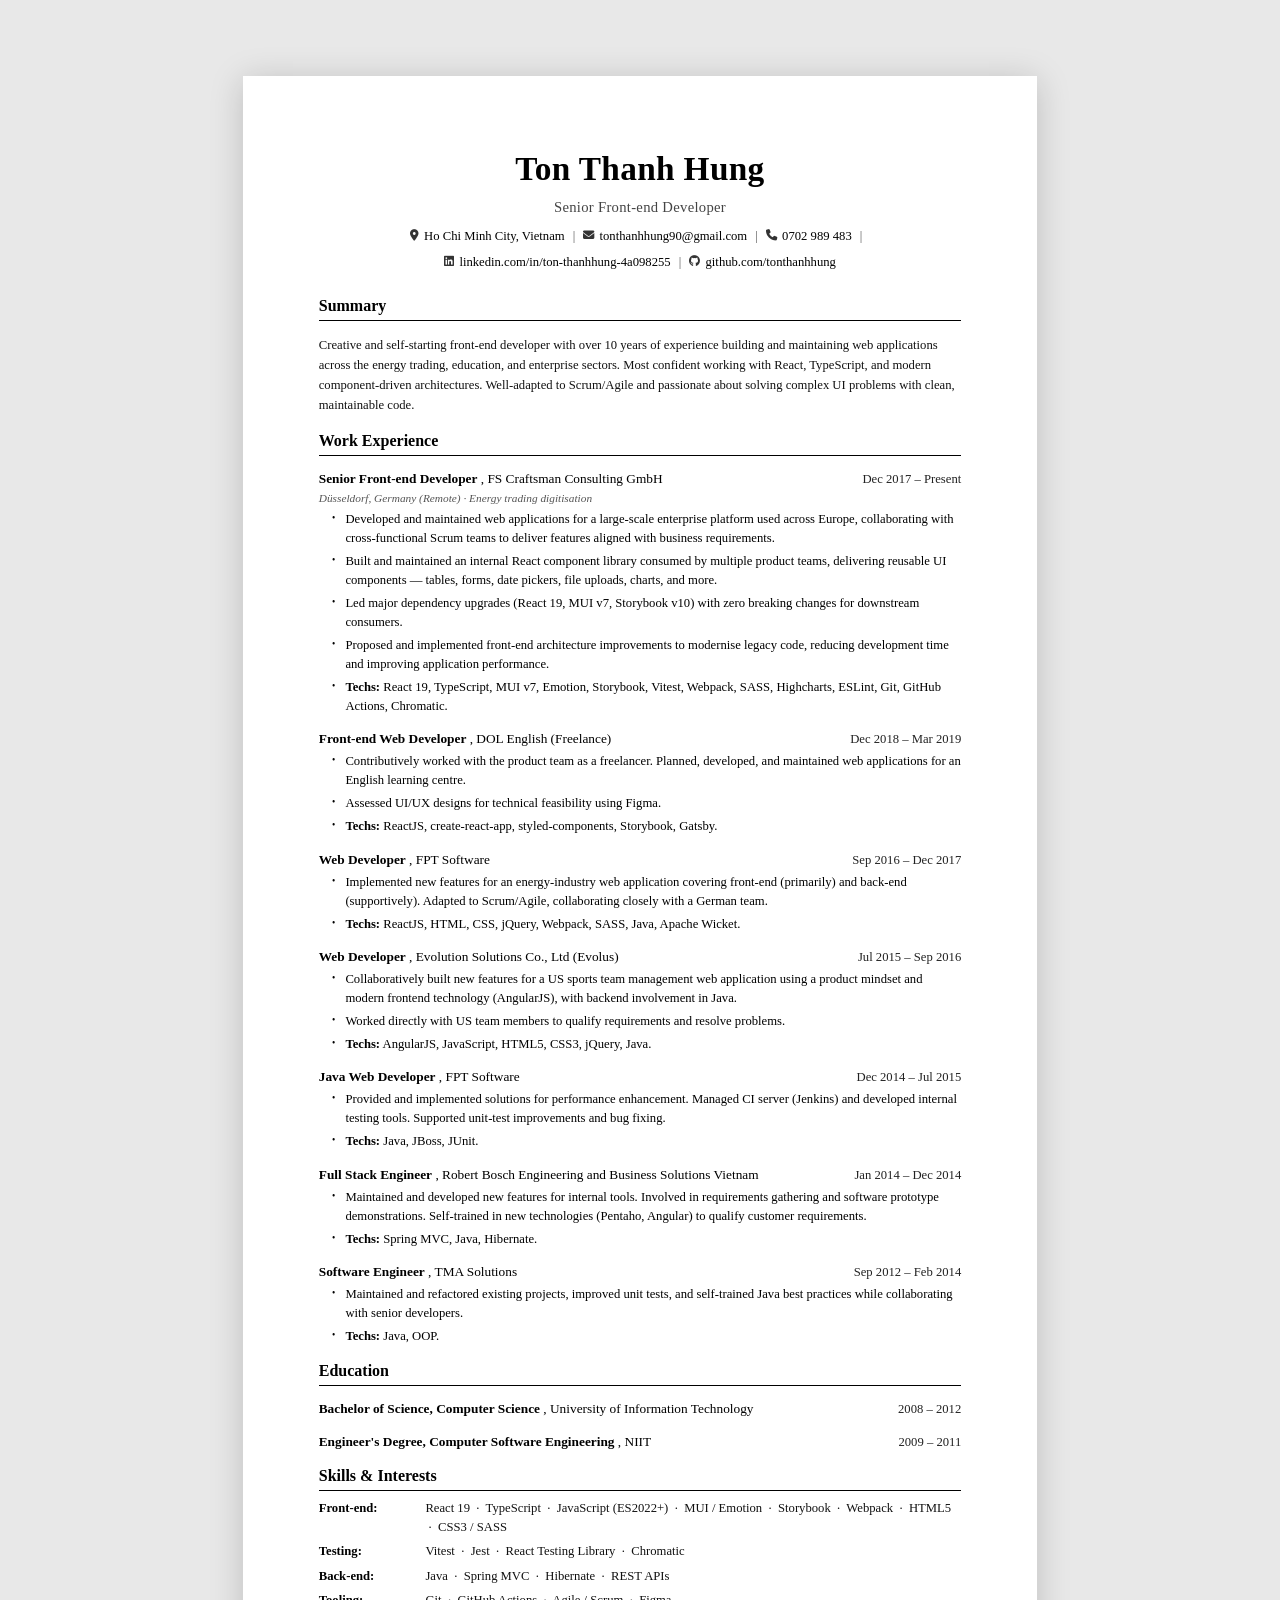
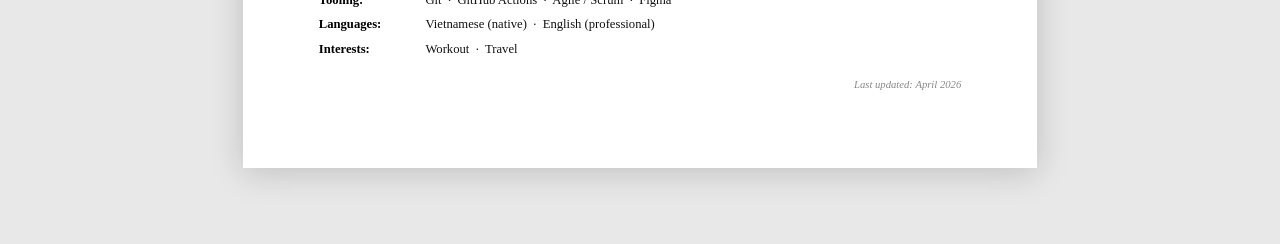
==== index.html @ a1822f13 "Inital commit" ====
<!DOCTYPE html>
<html lang="en">
<head>
  <meta charset="UTF-8" />
  <meta name="viewport" content="width=device-width, initial-scale=1.0" />
  <title>Ton Thanh Hung — CV</title>
  <link rel="stylesheet" href="style.css" />
  <link rel="preconnect" href="https://fonts.googleapis.com" />
  <link rel="preconnect" href="https://fonts.gstatic.com" crossorigin />
  <link href="https://fonts.googleapis.com/css2?family=Charter:ital,wght@0,400;0,700;1,400&family=Source+Sans+3:wght@400;600;700&display=swap" rel="stylesheet" />
  <link rel="stylesheet" href="https://cdnjs.cloudflare.com/ajax/libs/font-awesome/6.5.0/css/all.min.css" />
</head>
<body>
  <div class="page">

    <!-- header -->
    <header class="cv-header">
      <h1 class="cv-name">Ton Thanh Hung</h1>
      <p class="cv-title">Senior Front-end Developer</p>
      <div class="cv-contacts">
        <span><i class="fa-solid fa-location-dot"></i> Ho Chi Minh City, Vietnam</span>
        <span class="sep">|</span>
        <a href="mailto:tonthanhhung90@gmail.com"><i class="fa-solid fa-envelope"></i> tonthanhhung90@gmail.com</a>
        <span class="sep">|</span>
        <span><i class="fa-solid fa-phone"></i> 0702 989 483</span>
        <span class="sep">|</span>
        <a href="https://linkedin.com/in/ton-thanhhung-4a098255" target="_blank"><i class="fa-brands fa-linkedin"></i> linkedin.com/in/ton-thanhhung-4a098255</a>
        <span class="sep">|</span>
        <a href="https://github.com/tonthanhhung" target="_blank"><i class="fa-brands fa-github"></i> github.com/tonthanhhung</a>
      </div>
    </header>

    <!-- summary -->
    <section>
      <h2 class="section-title">Summary</h2>
      <div class="entry">
        <p class="summary-text">
          Creative and self-starting front-end developer with over 10 years of experience building and maintaining
          web applications across the energy trading, education, and enterprise sectors. Most confident working with
          React, TypeScript, and modern component-driven architectures. Well-adapted to Scrum/Agile and passionate
          about solving complex UI problems with clean, maintainable code.
        </p>
      </div>
    </section>

    <!-- work experience -->
    <section>
      <h2 class="section-title">Work Experience</h2>

      <!-- craftsman / uniper — combined -->
      <div class="entry">
        <div class="entry-header">
          <div class="entry-left">
            <span class="entry-role">Senior Front-end Developer</span>
            <span class="entry-company">, FS Craftsman Consulting GmbH</span>
          </div>
          <div class="entry-date">Dec 2017 – Present</div>
        </div>
        <p class="entry-sub">Düsseldorf, Germany (Remote) · Energy trading digitisation</p>
        <ul class="highlights">
          <li>
            Developed and maintained web applications for a large-scale enterprise platform used across Europe,
            collaborating with cross-functional Scrum teams to deliver features aligned with business requirements.
          </li>
          <li>
            Built and maintained an internal React component library consumed by multiple product teams, delivering
            reusable UI components — tables, forms, date pickers, file uploads, charts, and more.
          </li>
          <li>
            Led major dependency upgrades (React 19, MUI v7, Storybook v10) with zero breaking changes for
            downstream consumers.
          </li>
          <li>
            Proposed and implemented front-end architecture improvements to modernise legacy code, reducing
            development time and improving application performance.
          </li>
          <li>
            <strong>Techs:</strong> React 19, TypeScript, MUI v7, Emotion, Storybook, Vitest, Webpack, SASS,
            Highcharts, ESLint, Git, GitHub Actions, Chromatic.
          </li>
        </ul>
      </div>

      <!-- dol english -->
      <div class="entry">
        <div class="entry-header">
          <div class="entry-left">
            <span class="entry-role">Front-end Web Developer</span>
            <span class="entry-company">, DOL English (Freelance)</span>
          </div>
          <div class="entry-date">Dec 2018 – Mar 2019</div>
        </div>
        <ul class="highlights">
          <li>
            Contributively worked with the product team as a freelancer. Planned, developed, and maintained
            web applications for an English learning centre.
          </li>
          <li>Assessed UI/UX designs for technical feasibility using Figma.</li>
          <li><strong>Techs:</strong> ReactJS, create-react-app, styled-components, Storybook, Gatsby.</li>
        </ul>
      </div>

      <!-- fpt software (react era) -->
      <div class="entry">
        <div class="entry-header">
          <div class="entry-left">
            <span class="entry-role">Web Developer</span>
            <span class="entry-company">, FPT Software</span>
          </div>
          <div class="entry-date">Sep 2016 – Dec 2017</div>
        </div>
        <ul class="highlights">
          <li>
            Implemented new features for an energy-industry web application covering front-end (primarily) and
            back-end (supportively). Adapted to Scrum/Agile, collaborating closely with a German team.
          </li>
          <li><strong>Techs:</strong> ReactJS, HTML, CSS, jQuery, Webpack, SASS, Java, Apache Wicket.</li>
        </ul>
      </div>

      <!-- evolus -->
      <div class="entry">
        <div class="entry-header">
          <div class="entry-left">
            <span class="entry-role">Web Developer</span>
            <span class="entry-company">, Evolution Solutions Co., Ltd (Evolus)</span>
          </div>
          <div class="entry-date">Jul 2015 – Sep 2016</div>
        </div>
        <ul class="highlights">
          <li>
            Collaboratively built new features for a US sports team management web application using a product
            mindset and modern frontend technology (AngularJS), with backend involvement in Java.
          </li>
          <li>Worked directly with US team members to qualify requirements and resolve problems.</li>
          <li><strong>Techs:</strong> AngularJS, JavaScript, HTML5, CSS3, jQuery, Java.</li>
        </ul>
      </div>

      <!-- fpt software (java era) -->
      <div class="entry">
        <div class="entry-header">
          <div class="entry-left">
            <span class="entry-role">Java Web Developer</span>
            <span class="entry-company">, FPT Software</span>
          </div>
          <div class="entry-date">Dec 2014 – Jul 2015</div>
        </div>
        <ul class="highlights">
          <li>
            Provided and implemented solutions for performance enhancement. Managed CI server (Jenkins) and
            developed internal testing tools. Supported unit-test improvements and bug fixing.
          </li>
          <li><strong>Techs:</strong> Java, JBoss, JUnit.</li>
        </ul>
      </div>

      <!-- robert bosch -->
      <div class="entry">
        <div class="entry-header">
          <div class="entry-left">
            <span class="entry-role">Full Stack Engineer</span>
            <span class="entry-company">, Robert Bosch Engineering and Business Solutions Vietnam</span>
          </div>
          <div class="entry-date">Jan 2014 – Dec 2014</div>
        </div>
        <ul class="highlights">
          <li>
            Maintained and developed new features for internal tools. Involved in requirements gathering and
            software prototype demonstrations. Self-trained in new technologies (Pentaho, Angular) to qualify
            customer requirements.
          </li>
          <li><strong>Techs:</strong> Spring MVC, Java, Hibernate.</li>
        </ul>
      </div>

      <!-- tma -->
      <div class="entry">
        <div class="entry-header">
          <div class="entry-left">
            <span class="entry-role">Software Engineer</span>
            <span class="entry-company">, TMA Solutions</span>
          </div>
          <div class="entry-date">Sep 2012 – Feb 2014</div>
        </div>
        <ul class="highlights">
          <li>
            Maintained and refactored existing projects, improved unit tests, and self-trained Java best practices
            while collaborating with senior developers.
          </li>
          <li><strong>Techs:</strong> Java, OOP.</li>
        </ul>
      </div>
    </section>

    <!-- education -->
    <section>
      <h2 class="section-title">Education</h2>
      <div class="entry">
        <div class="entry-header">
          <div class="entry-left">
            <span class="entry-role">Bachelor of Science, Computer Science</span>
            <span class="entry-company">, University of Information Technology</span>
          </div>
          <div class="entry-date">2008 – 2012</div>
        </div>
      </div>
      <div class="entry">
        <div class="entry-header">
          <div class="entry-left">
            <span class="entry-role">Engineer's Degree, Computer Software Engineering</span>
            <span class="entry-company">, NIIT</span>
          </div>
          <div class="entry-date">2009 – 2011</div>
        </div>
      </div>
    </section>

    <!-- skills & interests -->
    <section>
      <h2 class="section-title">Skills &amp; Interests</h2>
      <div class="skills-block">
        <div class="skills-row">
          <span class="skills-label">Front-end</span>
          <span class="skills-value">
            React 19 &nbsp;·&nbsp; TypeScript &nbsp;·&nbsp; JavaScript (ES2022+) &nbsp;·&nbsp;
            MUI / Emotion &nbsp;·&nbsp; Storybook &nbsp;·&nbsp; Webpack &nbsp;·&nbsp;
            HTML5 &nbsp;·&nbsp; CSS3 / SASS
          </span>
        </div>
        <div class="skills-row">
          <span class="skills-label">Testing</span>
          <span class="skills-value">
            Vitest &nbsp;·&nbsp; Jest &nbsp;·&nbsp; React Testing Library &nbsp;·&nbsp; Chromatic
          </span>
        </div>
        <div class="skills-row">
          <span class="skills-label">Back-end</span>
          <span class="skills-value">
            Java &nbsp;·&nbsp; Spring MVC &nbsp;·&nbsp; Hibernate &nbsp;·&nbsp; REST APIs
          </span>
        </div>
        <div class="skills-row">
          <span class="skills-label">Tooling</span>
          <span class="skills-value">
            Git &nbsp;·&nbsp; GitHub Actions &nbsp;·&nbsp; Agile / Scrum &nbsp;·&nbsp; Figma
          </span>
        </div>
        <div class="skills-row">
          <span class="skills-label">Languages</span>
          <span class="skills-value">Vietnamese (native) &nbsp;·&nbsp; English (professional)</span>
        </div>
        <div class="skills-row">
          <span class="skills-label">Interests</span>
          <span class="skills-value">Workout &nbsp;·&nbsp; Travel</span>
        </div>
      </div>
    </section>

    <p class="last-updated">Last updated: April 2026</p>
  </div>
</body>
</html>
---- style.css ----
/* ============================================================
   CV — print-first stylesheet
   Mirrors the LaTeX RenderCV layout: Charter body font,
   ruled section titles, two-column entry headers.
   ============================================================ */

/* ---------- reset & base ---------- */
*, *::before, *::after {
  box-sizing: border-box;
  margin: 0;
  padding: 0;
}

html {
  font-size: 10pt;
  color: #000;
}

body {
  font-family: "Charter", "Georgia", serif;
  background: #e8e8e8;
  line-height: 1.45;
  -webkit-print-color-adjust: exact;
  print-color-adjust: exact;
}

a {
  color: inherit;
  text-decoration: none;
}

a:hover {
  text-decoration: underline;
}

/* ---------- page shell ---------- */
.page {
  width: 21cm;           /* A4 width */
  min-height: 29.7cm;    /* A4 height */
  margin: 2cm auto;
  padding: 2cm;
  background: #fff;
  box-shadow: 0 4px 32px rgba(0,0,0,.18);
}

/* ---------- header ---------- */
.cv-header {
  text-align: center;
  margin-bottom: 0.6cm;
  line-height: 1.6;
}

.cv-name {
  font-size: 25pt;
  font-weight: 700;
  letter-spacing: 0.01em;
  line-height: 1.1;
  margin-bottom: 6pt;
}

.cv-contacts {
  font-size: 9.5pt;
  display: flex;
  flex-wrap: wrap;
  justify-content: center;
  align-items: center;
  gap: 4pt 0;
}

.cv-contacts span,
.cv-contacts a {
  display: inline-flex;
  align-items: center;
  gap: 4pt;
}

.cv-contacts .sep {
  margin: 0 6pt;
  color: #555;
  font-weight: 400;
}

.cv-contacts i {
  font-size: 8.5pt;
  color: #333;
}

/* ---------- subtitle under name ---------- */
.cv-title {
  font-size: 11pt;
  font-weight: 400;
  color: #444;
  margin-bottom: 5pt;
  letter-spacing: 0.02em;
}

/* ---------- section titles ---------- */
.section-title {
  font-size: 12pt;
  font-weight: 700;
  text-transform: none;
  letter-spacing: 0;
  margin-top: 0.35cm;
  margin-bottom: 0.2cm;
  padding-bottom: 2pt;
  border-bottom: 1px solid #000;
  /* keep title with following content */
  page-break-after: avoid;
  break-after: avoid;
}

/* ---------- entries ---------- */
.entry {
  margin-top: 0.35cm;
  page-break-inside: avoid;
  break-inside: avoid;
}

.entry-header {
  display: flex;
  justify-content: space-between;
  align-items: baseline;
  gap: 8pt;
}

.entry-left {
  flex: 1;
  font-size: 10pt;
}

.entry-role {
  font-weight: 700;
}

.entry-company {
  font-weight: 400;
}

.entry-date {
  font-size: 9.5pt;
  white-space: nowrap;
  text-align: right;
  color: #222;
}

/* ---------- summary paragraph ---------- */
.summary-text {
  font-size: 9.5pt;
  line-height: 1.6;
  color: #111;
}

/* ---------- entry sub-line (location / context) ---------- */
.entry-sub {
  font-size: 8.5pt;
  color: #555;
  margin-top: 1pt;
  margin-bottom: 3pt;
  font-style: italic;
}

/* ---------- highlights (bullet list) ---------- */
.highlights {
  list-style: none;
  margin-top: 0.1cm;
  padding-left: 10pt;
}

.highlights li {
  position: relative;
  padding-left: 10pt;
  margin-bottom: 3pt;
  font-size: 9.5pt;
  line-height: 1.5;
}

.highlights li::before {
  content: "•";
  position: absolute;
  left: 0;
  font-size: 7pt;
  line-height: 1.8;
  color: #000;
}

.highlights code {
  font-family: "Courier New", monospace;
  font-size: 8.5pt;
  background: #f4f4f4;
  padding: 0 2pt;
  border-radius: 2px;
}

/* ---------- skills block ---------- */
.skills-block {
  margin-top: 0.15cm;
  display: flex;
  flex-direction: column;
  gap: 4pt;
}

.skills-row {
  display: flex;
  gap: 8pt;
  font-size: 9.5pt;
  line-height: 1.5;
}

.skills-label {
  font-weight: 700;
  min-width: 72pt;
  flex-shrink: 0;
}

.skills-label::after {
  content: ":";
}

.skills-value {
  color: #111;
}

/* ---------- last updated ---------- */
.last-updated {
  margin-top: 0.5cm;
  font-size: 8pt;
  color: #888;
  text-align: right;
  font-style: italic;
}

/* ============================================================
   PRINT STYLES
   ============================================================ */
@media print {
  body {
    background: none;
    font-size: 10pt;
  }

  .page {
    width: 100%;
    min-height: unset;
    margin: 0;
    padding: 2cm;
    box-shadow: none;
  }

  a {
    color: #000;
    text-decoration: none;
  }

  .section-title {
    page-break-after: avoid;
    break-after: avoid;
  }

  .entry {
    page-break-inside: avoid;
    break-inside: avoid;
  }

  /* ensure links print with visible text only */
  a[href]::after {
    content: none;
  }
}

/* ============================================================
   RESPONSIVE — narrow screens (mobile preview)
   ============================================================ */
@media screen and (max-width: 680px) {
  html {
    font-size: 9pt;
  }

  .page {
    width: 100%;
    margin: 0;
    padding: 1.2cm 1cm;
    box-shadow: none;
  }

  .entry-header {
    flex-direction: column;
    gap: 2pt;
  }

  .entry-date {
    text-align: left;
    color: #555;
  }

  .cv-contacts {
    flex-direction: column;
    gap: 3pt;
  }

  .cv-contacts .sep {
    display: none;
  }

  .skills-row {
    flex-direction: column;
    gap: 1pt;
  }

  .skills-label {
    min-width: unset;
  }
}
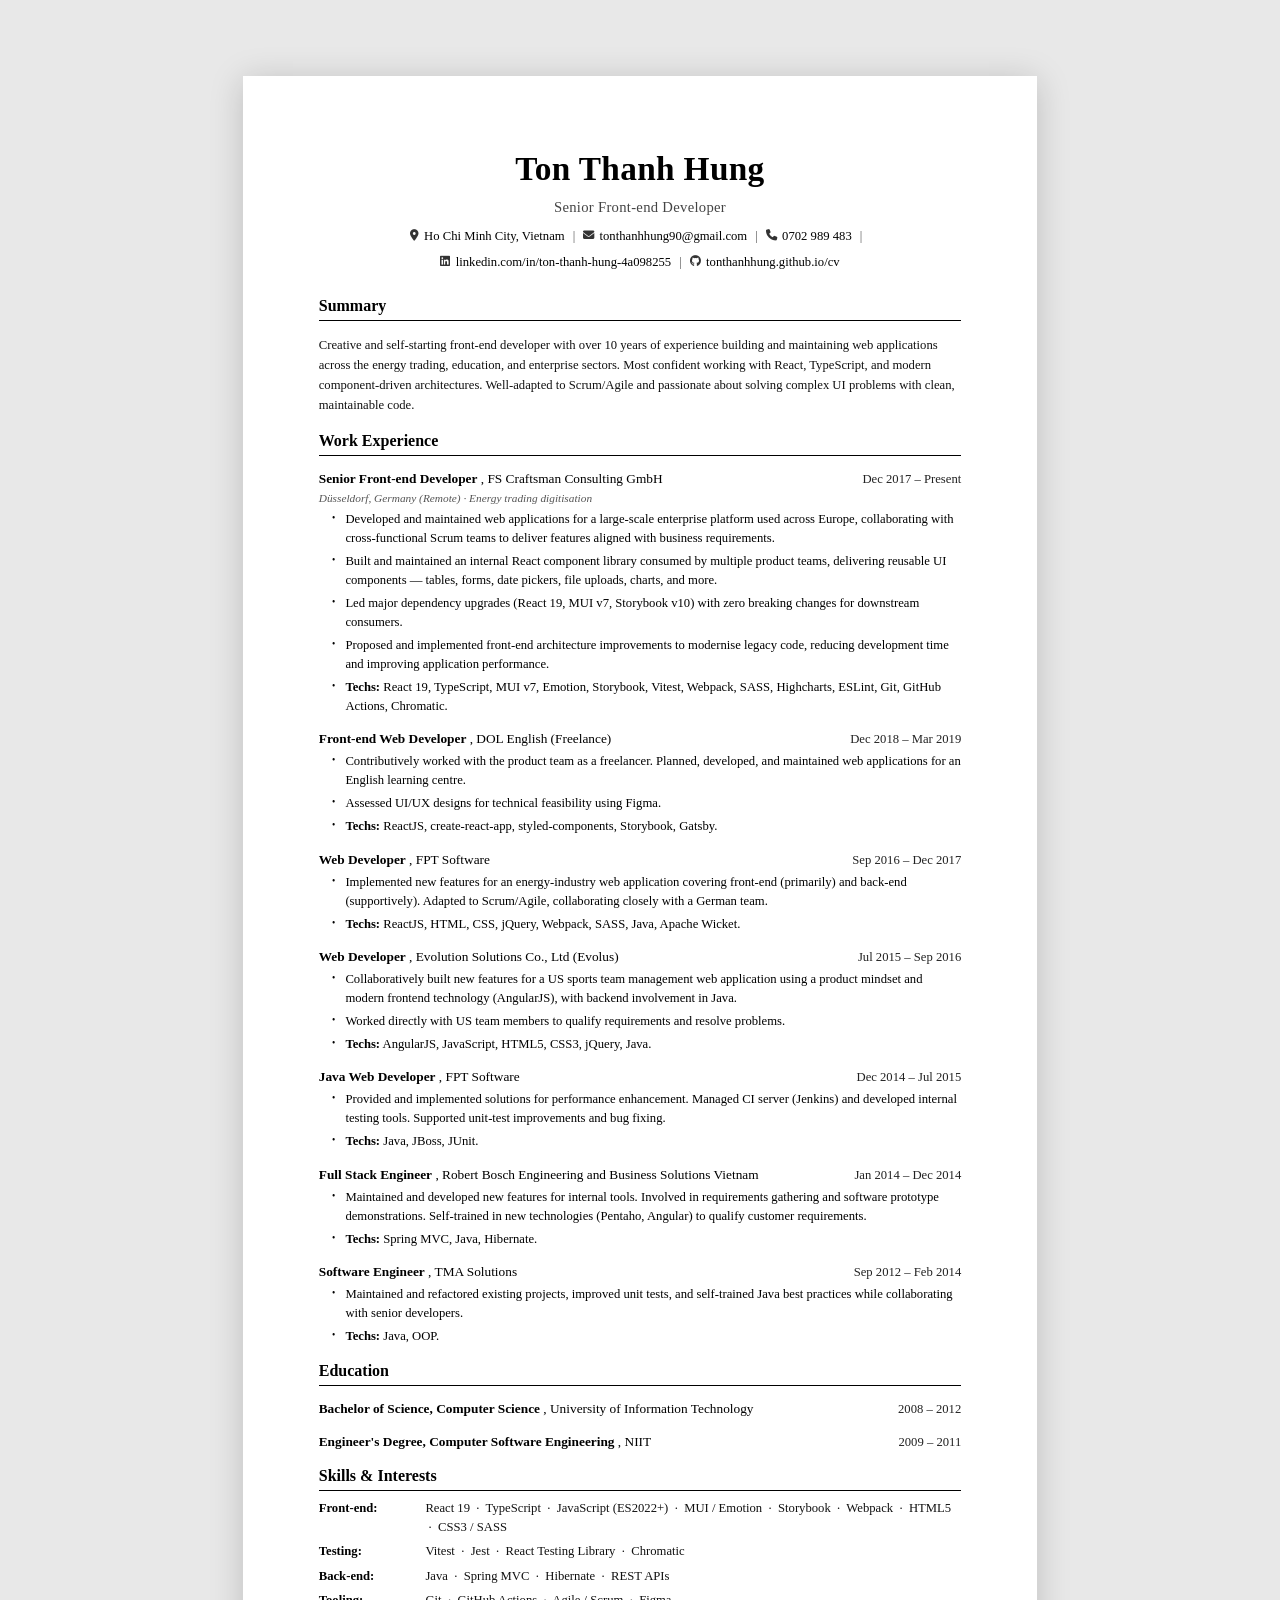
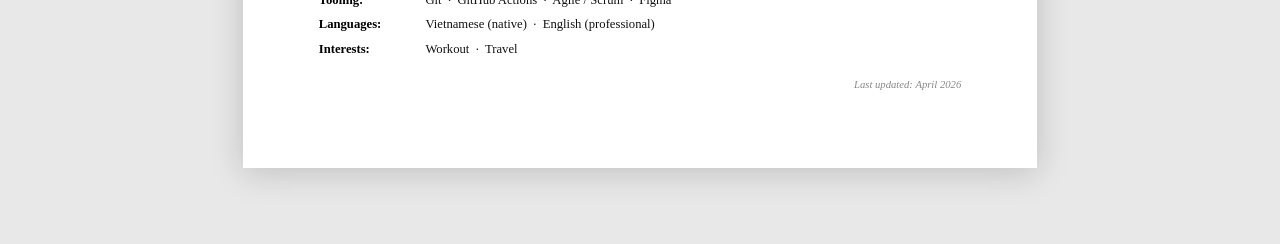
==== commit 4f10c6a5: "Update linkedIn link and show url in about sectrion" ====
--- a/index.html
+++ b/index.html
@@ -24,9 +24,9 @@
         <span class="sep">|</span>
         <span><i class="fa-solid fa-phone"></i> 0702 989 483</span>
         <span class="sep">|</span>
-        <a href="https://linkedin.com/in/ton-thanhhung-4a098255" target="_blank"><i class="fa-brands fa-linkedin"></i> linkedin.com/in/ton-thanhhung-4a098255</a>
-        <span class="sep">|</span>
-        <a href="https://github.com/tonthanhhung" target="_blank"><i class="fa-brands fa-github"></i> github.com/tonthanhhung</a>
+        <a href="https://www.linkedin.com/in/ton-thanh-hung-4a098255/" target="_blank"><i class="fa-brands fa-linkedin"></i> linkedin.com/in/ton-thanh-hung-4a098255</a>
+        <span class="sep">|</span>
+        <a href="https://tonthanhhung.github.io/cv/" target="_blank"><i class="fa-brands fa-github"></i> tonthanhhung.github.io/cv</a>
       </div>
     </header>
 
